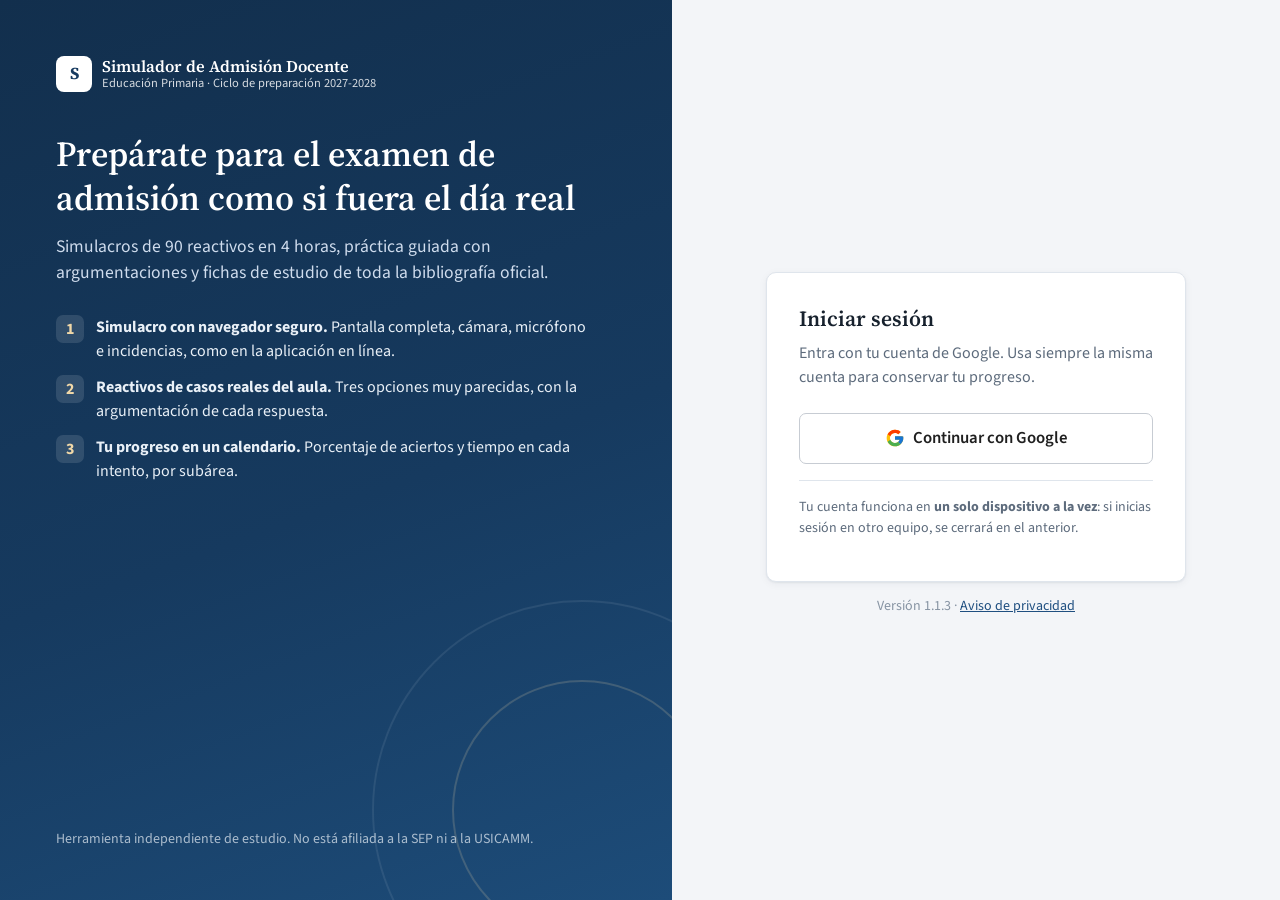
==== index.html @ 1f345954 "Práctica: mensaje más claro de reactivos fallados por repasar (1.1.3) Co-Authored-By: Claude Opus 5." ====
<!DOCTYPE html>
<html lang="es-MX">
<head>
<meta charset="utf-8">
<meta name="viewport" content="width=device-width, initial-scale=1">
<title>Simulador de Admisión Docente · Primaria</title>
<meta name="description" content="Simulador de práctica para el instrumento de apreciación de conocimientos y aptitudes del proceso de admisión en educación primaria. Herramienta de estudio independiente.">
<meta name="robots" content="noindex">
<meta name="theme-color" content="#163a5f">
<link rel="icon" href="data:image/svg+xml,%3Csvg xmlns='http://www.w3.org/2000/svg' viewBox='0 0 64 64'%3E%3Crect width='64' height='64' rx='12' fill='%23163a5f'/%3E%3Ctext x='32' y='43' font-family='Georgia' font-size='30' font-weight='700' fill='%23fff' text-anchor='middle'%3ES%3C/text%3E%3Crect x='14' y='50' width='36' height='4' rx='2' fill='%239a7432'/%3E%3C/svg%3E">
<link rel="preconnect" href="https://fonts.googleapis.com">
<link rel="preconnect" href="https://fonts.gstatic.com" crossorigin>
<link href="https://fonts.googleapis.com/css2?family=Source+Sans+3:wght@400;500;600;700;800&family=Source+Serif+4:opsz,wght@8..60,500;8..60,600;8..60,700&display=swap" rel="stylesheet">
<link rel="stylesheet" href="assets/css/app.css?v=1.1.3">
</head>
<body>
<noscript><div style="padding:24px;font-family:sans-serif">Este simulador necesita JavaScript activado.</div></noscript>
<div id="app"><div class="loading"><div><div class="spinner"></div>Cargando el simulador…</div></div></div>
<div class="toasts" id="toasts" aria-live="polite"></div>
<script src="assets/vendor/supabase.js?v=2.119.0"></script>
<script type="module" src="assets/js/app.js?v=1.1.3"></script>
</body>
</html>
---- assets/css/app.css ----
/* Simulador de Admisión Docente · Primaria — hoja de estilos */
:root{
  --ink:#17212d; --ink-2:#2c3a4b; --muted:#5d6b7c; --faint:#8794a3;
  --line:#dfe5ec; --line-2:#cfd8e3; --bg:#f3f5f8; --card:#ffffff; --soft:#f7f9fb;
  --primary:#163a5f; --primary-2:#1f4f80; --primary-3:#e8eef6;
  --accent:#9a7432; --accent-2:#f5ede0;
  --ok:#1c7a4c; --ok-bg:#e7f4ee; --bad:#b13a3a; --bad-bg:#fbecec; --warn:#a86a12; --warn-bg:#fdf3e2;
  --info:#285f99; --info-bg:#e9f1fa;
  --radius:10px; --radius-sm:7px; --shadow:0 1px 2px rgba(16,32,52,.06),0 2px 8px rgba(16,32,52,.05);
  --shadow-lg:0 12px 40px rgba(16,32,52,.18);
  --font:"Source Sans 3",system-ui,-apple-system,"Segoe UI",Roboto,Arial,sans-serif;
  --serif:"Source Serif 4",Georgia,"Times New Roman",serif;
}
*{box-sizing:border-box}
html,body{margin:0;padding:0}
body{font-family:var(--font);font-size:16px;line-height:1.5;color:var(--ink);background:var(--bg);-webkit-font-smoothing:antialiased}
a{color:var(--primary-2)}
button,input,select,textarea{font:inherit}
h1,h2,h3,h4{font-family:var(--serif);color:var(--ink);margin:0 0 .4em;line-height:1.25;font-weight:600}
h1{font-size:1.75rem} h2{font-size:1.35rem} h3{font-size:1.1rem} h4{font-size:1rem}
p{margin:0 0 .75em}
small,.small{font-size:.875rem}
.muted{color:var(--muted)} .faint{color:var(--faint)}
.hidden{display:none!important}
.sr-only{position:absolute;width:1px;height:1px;overflow:hidden;clip:rect(0 0 0 0)}

/* ---------- Layout ---------- */
.topbar{position:sticky;top:0;z-index:40;background:var(--primary);color:#fff;border-bottom:3px solid var(--accent)}
.topbar-inner{max-width:1240px;margin:0 auto;display:flex;align-items:center;gap:16px;padding:10px 20px}
.brand{display:flex;align-items:center;gap:10px;color:#fff;text-decoration:none;min-width:0}
.brand-mark{width:36px;height:36px;border-radius:8px;background:#fff;color:var(--primary);display:grid;place-items:center;font-family:var(--serif);font-weight:700;font-size:1.05rem;flex:none}
.brand-text{display:flex;flex-direction:column;line-height:1.15;min-width:0}
.brand-text b{font-family:var(--serif);font-size:1.02rem;font-weight:600;white-space:nowrap}
.brand-text span{font-size:.78rem;opacity:.82;white-space:nowrap}
.nav{display:flex;gap:2px;margin-left:12px;flex-wrap:wrap}
.nav a{color:#dbe6f2;text-decoration:none;padding:7px 11px;border-radius:6px;font-size:.95rem;font-weight:500}
.nav a:hover{background:rgba(255,255,255,.1);color:#fff}
.nav a.active{background:#fff;color:var(--primary)}
.topbar .spacer{flex:1}
.userchip{display:flex;align-items:center;gap:8px;color:#fff;font-size:.9rem}
.avatar{width:32px;height:32px;border-radius:50%;background:var(--accent);color:#fff;display:grid;place-items:center;font-weight:700;overflow:hidden;flex:none}
.avatar img{width:100%;height:100%;object-fit:cover}
.menu-btn{display:none;background:transparent;border:1px solid rgba(255,255,255,.4);color:#fff;border-radius:6px;padding:6px 10px}
.main{max-width:1240px;margin:0 auto;padding:24px 20px 80px}
.page-head{display:flex;align-items:flex-end;justify-content:space-between;gap:16px;margin-bottom:18px;flex-wrap:wrap}
.page-head p{margin:0}
.crumb{font-size:.85rem;color:var(--muted);margin-bottom:4px}
.footer{max-width:1240px;margin:0 auto;padding:16px 20px 40px;color:var(--faint);font-size:.82rem;border-top:1px solid var(--line)}

/* ---------- Cards & grid ---------- */
.card{background:var(--card);border:1px solid var(--line);border-radius:var(--radius);box-shadow:var(--shadow);padding:20px}
.card.pad-lg{padding:28px}
.card-head{display:flex;align-items:center;justify-content:space-between;gap:12px;margin-bottom:12px}
.card-head h3{margin:0}
.grid{display:grid;gap:16px}
.g2{grid-template-columns:repeat(2,minmax(0,1fr))}
.g3{grid-template-columns:repeat(3,minmax(0,1fr))}
.g4{grid-template-columns:repeat(4,minmax(0,1fr))}
.span2{grid-column:span 2}
.stack>*+*{margin-top:12px}
.row{display:flex;gap:12px;align-items:center;flex-wrap:wrap}
.row.between{justify-content:space-between}
.divider{height:1px;background:var(--line);margin:16px 0}

/* ---------- Stats ---------- */
.stat{padding:16px 18px}
.stat .label{font-size:.82rem;color:var(--muted);text-transform:uppercase;letter-spacing:.04em;font-weight:600}
.stat .value{font-family:var(--serif);font-size:1.9rem;font-weight:600;color:var(--ink);line-height:1.1;margin-top:4px}
.stat .sub{font-size:.85rem;color:var(--muted)}
.bar{height:8px;background:#e8edf3;border-radius:99px;overflow:hidden}
.bar>i{display:block;height:100%;background:var(--primary-2);border-radius:99px}
.bar.ok>i{background:var(--ok)} .bar.warn>i{background:var(--warn)} .bar.bad>i{background:var(--bad)}
.subarea-row{display:grid;grid-template-columns:52px 1fr 64px;gap:10px;align-items:center;padding:7px 0}
.subarea-row .code{font-weight:700;color:var(--primary)}
.subarea-row .name{font-size:.9rem}
.subarea-row .pct{text-align:right;font-weight:700}

/* ---------- Buttons ---------- */
.btn{display:inline-flex;align-items:center;justify-content:center;gap:8px;border:1px solid var(--line-2);background:#fff;color:var(--ink);padding:9px 16px;border-radius:var(--radius-sm);cursor:pointer;font-weight:600;text-decoration:none;transition:background .15s,border-color .15s,box-shadow .15s;white-space:nowrap}
.btn:hover{background:var(--soft);border-color:#b9c5d3}
.btn:focus-visible{outline:3px solid #9cc3ec;outline-offset:1px}
.btn.primary{background:var(--primary);border-color:var(--primary);color:#fff}
.btn.primary:hover{background:var(--primary-2)}
.btn.accent{background:var(--accent);border-color:var(--accent);color:#fff}
.btn.ok{background:var(--ok);border-color:var(--ok);color:#fff}
.btn.danger{background:#fff;border-color:#e3b4b4;color:var(--bad)}
.btn.danger:hover{background:var(--bad-bg)}
.btn.ghost{background:transparent;border-color:transparent}
.btn.sm{padding:6px 11px;font-size:.88rem}
.btn.lg{padding:13px 22px;font-size:1.05rem}
.btn[disabled]{opacity:.55;cursor:not-allowed}
.btn.google{background:#fff;color:#1f1f1f;border:1px solid #c7ccd3;padding:12px 18px;font-weight:600}
.btn.google svg{width:20px;height:20px}

/* ---------- Forms ---------- */
label.field{display:block;font-weight:600;font-size:.92rem;margin-bottom:12px}
label.field>span{display:block;margin-bottom:5px}
input[type=text],input[type=email],input[type=date],input[type=number],input[type=search],select,textarea{width:100%;padding:9px 11px;border:1px solid var(--line-2);border-radius:var(--radius-sm);background:#fff;color:var(--ink)}
textarea{min-height:110px;resize:vertical}
input:focus,select:focus,textarea:focus{outline:2px solid #9cc3ec;border-color:var(--primary-2)}
.check{display:flex;gap:10px;align-items:flex-start;padding:10px 12px;border:1px solid var(--line);border-radius:var(--radius-sm);background:#fff;cursor:pointer}
.check+.check{margin-top:8px}
.check input{margin-top:4px;width:18px;height:18px;flex:none}
.check.ok{border-color:#a8d5bd;background:var(--ok-bg)}
.chips{display:flex;gap:6px;flex-wrap:wrap}
.chip{display:inline-flex;align-items:center;gap:6px;padding:3px 10px;border-radius:99px;font-size:.8rem;font-weight:600;background:var(--primary-3);color:var(--primary)}
.chip.ok{background:var(--ok-bg);color:var(--ok)} .chip.bad{background:var(--bad-bg);color:var(--bad)} .chip.warn{background:var(--warn-bg);color:var(--warn)} .chip.gray{background:#eef1f4;color:var(--muted)} .chip.gold{background:var(--accent-2);color:var(--accent)}
.toggle-days{display:flex;gap:6px;flex-wrap:wrap}
.toggle-days label{display:inline-flex;align-items:center;justify-content:center;width:44px;height:36px;border:1px solid var(--line-2);border-radius:6px;cursor:pointer;font-weight:600;background:#fff;user-select:none}
.toggle-days input{display:none}
.toggle-days input:checked+span{color:#fff}
.toggle-days label:has(input:checked){background:var(--primary);border-color:var(--primary);color:#fff}

/* ---------- Notices ---------- */
.notice{border-radius:var(--radius-sm);padding:12px 14px;border:1px solid;font-size:.95rem}
.notice.info{background:var(--info-bg);border-color:#c5d9ef;color:#1d4a78}
.notice.warn{background:var(--warn-bg);border-color:#efd3a5;color:#7a4c0c}
.notice.ok{background:var(--ok-bg);border-color:#b8dfca;color:#145a38}
.notice.bad{background:var(--bad-bg);border-color:#ecc3c3;color:#8a2626}
.notice b{font-weight:700}

/* ---------- Tables ---------- */
.table-wrap{overflow-x:auto;border:1px solid var(--line);border-radius:var(--radius);background:#fff}
table.t{width:100%;border-collapse:collapse;font-size:.93rem}
table.t th{background:var(--soft);text-align:left;font-weight:700;color:var(--ink-2);padding:10px 12px;border-bottom:1px solid var(--line);white-space:nowrap}
table.t td{padding:10px 12px;border-bottom:1px solid var(--line);vertical-align:top}
table.t tr:last-child td{border-bottom:0}
table.t tr.click{cursor:pointer} table.t tr.click:hover td{background:#f8fafc}

/* ---------- Login ---------- */
.login-wrap{min-height:100vh;display:grid;grid-template-columns:1.05fr .95fr}
.login-hero{background:linear-gradient(160deg,#122f4d 0%,#163a5f 55%,#1d4c79 100%);color:#e9f0f7;padding:56px 56px 40px;display:flex;flex-direction:column;justify-content:space-between;position:relative;overflow:hidden}
.login-hero h1{color:#fff;font-size:2.2rem;max-width:560px}
.login-hero .lead{font-size:1.1rem;max-width:540px;color:#cfdced}
.login-hero ul{list-style:none;padding:0;margin:28px 0 0;display:grid;gap:12px;max-width:540px}
.login-hero li{display:flex;gap:12px;align-items:flex-start}
.login-hero li i{flex:none;width:28px;height:28px;border-radius:7px;background:rgba(255,255,255,.12);display:grid;place-items:center;font-style:normal;color:#f1d8a8;font-weight:700}
.login-hero .deco{position:absolute;right:-120px;bottom:-120px;width:420px;height:420px;border-radius:50%;border:2px solid rgba(255,255,255,.08)}
.login-hero .deco2{position:absolute;right:-40px;bottom:-40px;width:260px;height:260px;border-radius:50%;border:2px solid rgba(241,216,168,.18)}
.login-panel{display:flex;align-items:center;justify-content:center;padding:40px 24px;background:var(--bg)}
.login-card{width:100%;max-width:420px}
.login-card .card{padding:32px}
.legal{font-size:.8rem;color:var(--faint);margin-top:16px}

/* ---------- Dashboard ---------- */
.hello{display:flex;gap:18px;align-items:center}
.countdown{background:var(--primary);color:#fff;border-radius:var(--radius);padding:18px 20px;display:flex;align-items:center;gap:18px;border:0}
.countdown .big{font-family:var(--serif);font-size:2.6rem;font-weight:700;line-height:1}
.countdown .muted{color:#c8d6e6}
.action-tile{display:flex;flex-direction:column;gap:6px;padding:18px;border:1px solid var(--line);border-radius:var(--radius);background:#fff;text-decoration:none;color:var(--ink);box-shadow:var(--shadow);transition:transform .12s,border-color .12s}
.action-tile:hover{transform:translateY(-2px);border-color:#b8c7d8}
.action-tile .ic{width:40px;height:40px;border-radius:9px;background:var(--primary-3);color:var(--primary);display:grid;place-items:center;font-weight:800;font-family:var(--serif);font-size:1.15rem}
.action-tile.gold .ic{background:var(--accent-2);color:var(--accent)}
.action-tile b{font-size:1.02rem}
.action-tile span{font-size:.88rem;color:var(--muted)}

/* ---------- Calendar ---------- */
.cal{display:grid;grid-template-columns:repeat(7,minmax(0,1fr));gap:6px}
.cal .dow{font-size:.78rem;text-transform:uppercase;color:var(--muted);text-align:center;font-weight:700;padding:4px 0}
.cal .day{min-height:78px;border:1px solid var(--line);border-radius:8px;background:#fff;padding:6px 7px;font-size:.82rem;position:relative;cursor:pointer;display:flex;flex-direction:column;gap:3px}
.cal .day.out{background:transparent;border-style:dashed;color:var(--faint);cursor:default}
.cal .day.today{outline:2px solid var(--accent);outline-offset:-1px}
.cal .day.planned{background:#fbf8f1}
.cal .day .n{font-weight:700}
.cal .day .m{font-size:.75rem;color:var(--muted)}
.cal .day .dot{width:100%;height:5px;border-radius:3px;background:#e8edf3;margin-top:auto}
.cal .day.l1 .dot{background:#b9d3ec} .cal .day.l2 .dot{background:#6fa1d1} .cal .day.l3 .dot{background:#2a63a0} .cal .day.l4 .dot{background:#163a5f}
.cal .day.exam{background:var(--bad-bg);border-color:#e6b2b2}
.heat{display:grid;grid-auto-flow:column;grid-template-rows:repeat(7,14px);grid-auto-columns:14px;gap:4px;justify-content:start}
.heat i{width:14px;height:14px;border-radius:3px;background:#e8edf3;display:block}
.heat i.l1{background:#b9d3ec}.heat i.l2{background:#6fa1d1}.heat i.l3{background:#2a63a0}.heat i.l4{background:#163a5f}
.legend{display:flex;gap:6px;align-items:center;font-size:.78rem;color:var(--muted)}
.legend i{width:11px;height:11px;border-radius:2px;display:inline-block}

/* ---------- Study ---------- */
.doc-card{display:flex;flex-direction:column;gap:6px;padding:16px;border:1px solid var(--line);border-radius:var(--radius);background:#fff;text-decoration:none;color:var(--ink);box-shadow:var(--shadow)}
.doc-card:hover{border-color:#b8c7d8}
.doc-card .num{font-size:.78rem;font-weight:700;color:var(--accent);letter-spacing:.04em}
.doc-card b{font-family:var(--serif);font-weight:600;font-size:1rem;line-height:1.3}
.doc-body h3{margin-top:22px;padding-bottom:6px;border-bottom:1px solid var(--line)}
.doc-body ul{padding-left:20px;margin:8px 0}
.doc-body li{margin:6px 0}
.keybox{background:var(--accent-2);border:1px solid #e8d7b8;border-radius:var(--radius-sm);padding:12px 14px}

/* ---------- Question (exam & practice) ---------- */
.q-stem{font-size:1.06rem;line-height:1.65;white-space:pre-wrap}
.q-stem p{margin:0 0 .8em}
.q-items{margin:14px 0 4px;border:1px solid var(--line);border-radius:var(--radius-sm);background:var(--soft);padding:12px 14px}
.q-items ol{margin:0;padding-left:22px}
.q-items li{margin:4px 0}
.q-rel{display:grid;grid-template-columns:1fr 1fr;gap:12px}
.q-rel h5{margin:0 0 6px;font-size:.85rem;text-transform:uppercase;letter-spacing:.04em;color:var(--muted)}
.q-rel ul{list-style:none;margin:0;padding:0}
.q-rel li{padding:6px 0;border-bottom:1px dashed var(--line)}
.q-rel li:last-child{border-bottom:0}
.opts{display:grid;gap:10px;margin-top:18px}
.opt{display:flex;gap:12px;align-items:flex-start;padding:13px 15px;border:1.5px solid var(--line-2);border-radius:var(--radius-sm);background:#fff;cursor:pointer;text-align:left;width:100%;color:var(--ink);font-size:1rem;line-height:1.5}
.opt:hover{border-color:#97adc6;background:#fbfcfe}
.opt .k{flex:none;width:30px;height:30px;border-radius:50%;border:1.5px solid var(--line-2);display:grid;place-items:center;font-weight:700;color:var(--ink-2)}
.opt.sel{border-color:var(--primary-2);background:#f1f6fc}
.opt.sel .k{background:var(--primary-2);border-color:var(--primary-2);color:#fff}
.opt.right{border-color:var(--ok);background:var(--ok-bg)}
.opt.right .k{background:var(--ok);border-color:var(--ok);color:#fff}
.opt.wrong{border-color:var(--bad);background:var(--bad-bg)}
.opt.wrong .k{background:var(--bad);border-color:var(--bad);color:#fff}
.opt[disabled]{cursor:default}
.feedback{margin-top:16px;border-radius:var(--radius-sm);padding:14px 16px;border:1px solid}
.feedback.ok{background:var(--ok-bg);border-color:#b8dfca}
.feedback.bad{background:var(--bad-bg);border-color:#ecc3c3}
.feedback h4{margin:0 0 6px}
.feedback .ref{font-size:.86rem;color:var(--muted);margin-top:8px}

/* ---------- Exam shell (modo examen) ---------- */
body.exam-mode{background:#e9edf2}
.exam-shell{min-height:100vh;display:flex;flex-direction:column;user-select:none;-webkit-user-select:none}
.exam-top{background:#0f2a45;color:#fff;display:flex;align-items:center;gap:16px;padding:10px 18px;border-bottom:3px solid var(--accent)}
.exam-top .who{display:flex;align-items:center;gap:10px;min-width:0}
.exam-top .who .photo{width:40px;height:40px;border-radius:6px;background:#29435f;overflow:hidden;display:grid;place-items:center;font-size:.7rem;color:#9fb3c8;flex:none}
.exam-top .who .photo img{width:100%;height:100%;object-fit:cover}
.exam-top .who b{display:block;font-size:.95rem;white-space:nowrap;overflow:hidden;text-overflow:ellipsis;max-width:260px}
.exam-top .who span{font-size:.78rem;color:#b8c8d9}
.exam-top .mid{flex:1;text-align:center;font-size:.85rem;color:#c5d3e2}
.timer{font-family:ui-monospace,"SFMono-Regular",Menlo,Consolas,monospace;font-size:1.5rem;font-weight:700;letter-spacing:.04em;background:#081c30;padding:6px 14px;border-radius:7px;border:1px solid #2a4663}
.timer.warn{color:#ffd28a;border-color:#a8781f}
.timer.crit{color:#ff9a9a;border-color:#b13a3a;animation:pulse 1s infinite}
@keyframes pulse{50%{opacity:.6}}
.rec{display:inline-flex;align-items:center;gap:6px;font-size:.78rem;color:#ffb3b3}
.rec::before{content:"";width:9px;height:9px;border-radius:50%;background:#e04848;animation:pulse 1.4s infinite}
.exam-body{flex:1;display:grid;grid-template-columns:minmax(0,1fr) 300px;gap:18px;max-width:1280px;width:100%;margin:0 auto;padding:18px}
.exam-q{background:#fff;border:1px solid var(--line);border-radius:var(--radius);padding:26px 30px;box-shadow:var(--shadow);min-height:420px}
.exam-q .qhead{display:flex;justify-content:space-between;align-items:center;margin-bottom:14px;padding-bottom:10px;border-bottom:1px solid var(--line)}
.exam-q .qhead b{font-family:var(--serif);font-size:1.1rem}
.exam-side{display:flex;flex-direction:column;gap:14px}
.exam-side .panel{background:#fff;border:1px solid var(--line);border-radius:var(--radius);padding:14px;box-shadow:var(--shadow)}
.navgrid{display:grid;grid-template-columns:repeat(8,1fr);gap:5px}
.navgrid button{height:30px;border:1px solid var(--line-2);border-radius:5px;background:#fff;font-size:.78rem;font-weight:700;cursor:pointer;color:var(--ink-2);padding:0}
.navgrid button.ans{background:#dbe8f5;border-color:#a9c3de;color:#163a5f}
.navgrid button.mark{background:#fdf0d7;border-color:#e3bf78;color:#7a4c0c}
.navgrid button.cur{outline:2px solid var(--primary);outline-offset:1px}
.navlegend{display:grid;grid-template-columns:1fr 1fr;gap:4px 10px;font-size:.76rem;color:var(--muted);margin-top:10px}
.navlegend i{display:inline-block;width:11px;height:11px;border-radius:3px;margin-right:5px;vertical-align:-1px;border:1px solid var(--line-2)}
.cam{position:relative;border-radius:8px;overflow:hidden;background:#0b1a2a;aspect-ratio:4/3}
.cam video{width:100%;height:100%;object-fit:cover;transform:scaleX(-1);display:block}
.cam .tag{position:absolute;left:8px;top:8px;background:rgba(0,0,0,.55);color:#fff;font-size:.72rem;padding:2px 7px;border-radius:4px}
.meter{height:6px;background:#e3e8ee;border-radius:99px;overflow:hidden}
.meter i{display:block;height:100%;width:0;background:var(--ok);transition:width .1s}
.exam-foot{background:#fff;border-top:1px solid var(--line);padding:12px 18px;display:flex;gap:10px;justify-content:space-between;align-items:center;position:sticky;bottom:0}
.overlay{position:fixed;inset:0;background:rgba(10,22,36,.72);z-index:100;display:grid;place-items:center;padding:20px}
.overlay .box{background:#fff;border-radius:12px;max-width:560px;width:100%;padding:28px;box-shadow:var(--shadow-lg)}
.overlay .box.wide{max-width:820px}
.overlay .box h2{margin-top:0}
.incident-flash{position:fixed;top:72px;left:50%;transform:translateX(-50%);z-index:110;background:var(--bad);color:#fff;padding:10px 18px;border-radius:8px;box-shadow:var(--shadow-lg);font-weight:600}

/* ---------- Results ---------- */
.score-ring{width:150px;height:150px;position:relative;flex:none}
.score-ring svg{transform:rotate(-90deg)}
.score-ring .v{position:absolute;inset:0;display:grid;place-items:center;text-align:center}
.score-ring .v b{font-family:var(--serif);font-size:2.1rem;line-height:1}
.review-item{border:1px solid var(--line);border-radius:var(--radius);padding:18px;background:#fff}
.review-item+.review-item{margin-top:12px}
.review-item .qhead{display:flex;gap:10px;align-items:center;margin-bottom:10px;flex-wrap:wrap}
.chart{width:100%;height:220px}

/* ---------- Modal & toast ---------- */
.modal-bg{position:fixed;inset:0;background:rgba(10,22,36,.5);z-index:90;display:grid;place-items:center;padding:20px}
.modal{background:#fff;border-radius:12px;max-width:540px;width:100%;max-height:90vh;overflow:auto;box-shadow:var(--shadow-lg)}
.modal .mh{padding:18px 22px;border-bottom:1px solid var(--line);display:flex;justify-content:space-between;align-items:center}
.modal .mh h3{margin:0}
.modal .mb{padding:18px 22px}
.modal .mf{padding:14px 22px;border-top:1px solid var(--line);display:flex;gap:10px;justify-content:flex-end}
.x{background:transparent;border:0;font-size:1.4rem;line-height:1;cursor:pointer;color:var(--muted)}
.toasts{position:fixed;right:18px;bottom:18px;z-index:120;display:flex;flex-direction:column;gap:8px;max-width:380px}
.toast{background:#17212d;color:#fff;padding:11px 15px;border-radius:8px;box-shadow:var(--shadow-lg);font-size:.93rem;animation:tin .2s ease}
.toast.ok{background:#14593a}.toast.bad{background:#8c2828}.toast.warn{background:#7d520f}
@keyframes tin{from{transform:translateY(8px);opacity:0}}
.fab{position:fixed;right:18px;bottom:18px;z-index:50;background:#fff;border:1px solid var(--line-2);color:var(--ink-2);border-radius:99px;padding:9px 14px;box-shadow:var(--shadow);cursor:pointer;font-weight:600;font-size:.88rem}
.fab:hover{border-color:#a8b8ca}
.loading{display:grid;place-items:center;min-height:50vh;color:var(--muted)}
.spinner{width:34px;height:34px;border:3px solid #d7dfe8;border-top-color:var(--primary);border-radius:50%;animation:spin .8s linear infinite;margin:0 auto 10px}
@keyframes spin{to{transform:rotate(360deg)}}
.empty{text-align:center;padding:36px 16px;color:var(--muted)}
.tabs{display:flex;gap:4px;border-bottom:1px solid var(--line);margin-bottom:16px;flex-wrap:wrap}
.tabs button{background:transparent;border:0;border-bottom:3px solid transparent;padding:9px 14px;font-weight:600;color:var(--muted);cursor:pointer}
.tabs button.on{color:var(--primary);border-bottom-color:var(--accent)}
.steps{display:flex;gap:8px;flex-wrap:wrap;margin-bottom:18px}
.steps .s{display:flex;align-items:center;gap:8px;padding:6px 12px;border-radius:99px;background:#fff;border:1px solid var(--line);font-size:.86rem;color:var(--muted);font-weight:600}
.steps .s b{width:22px;height:22px;border-radius:50%;display:grid;place-items:center;background:#e8edf3;color:var(--ink-2);font-size:.78rem}
.steps .s.on{border-color:var(--primary-2);color:var(--primary)} .steps .s.on b{background:var(--primary-2);color:#fff}
.steps .s.done{color:var(--ok)} .steps .s.done b{background:var(--ok);color:#fff}

/* ---------- Print (constancia) ---------- */
.print-only{display:none}
@media print{
  body *{visibility:hidden}
  .print-area,.print-area *{visibility:visible}
  .print-area{position:absolute;left:0;top:0;width:100%;display:block!important}
  .print-only{display:block!important}
}

/* ---------- Responsive ---------- */
@media (max-width:1000px){
  .g4{grid-template-columns:repeat(2,minmax(0,1fr))}
  .g3{grid-template-columns:repeat(2,minmax(0,1fr))}
  .exam-body{grid-template-columns:1fr}
  .login-wrap{grid-template-columns:1fr}
  .login-hero{padding:36px 24px}
}
@media (max-width:760px){
  .nav{display:none;position:absolute;top:100%;left:0;right:0;background:var(--primary);flex-direction:column;padding:10px}
  .nav.open{display:flex}
  .menu-btn{display:inline-block}
  .g2,.g3,.g4{grid-template-columns:1fr}
  .span2{grid-column:auto}
  .brand-text span{display:none}
  .userchip .nm{display:none}
  .exam-q{padding:18px}
  .q-rel{grid-template-columns:1fr}
  .cal .day{min-height:54px;font-size:.75rem}
  .cal .day .m{display:none}
}

/* --- complementos --- */
.tabs a{background:transparent;border:0;border-bottom:3px solid transparent;padding:9px 14px;font-weight:600;color:var(--muted);text-decoration:none}
.tabs a.on{color:var(--primary);border-bottom-color:var(--accent)}
.tabs a:hover,.tabs button:hover{color:var(--primary)}
details.review-item summary{cursor:pointer;list-style:none;display:flex;gap:8px;align-items:center;flex-wrap:wrap}
details.review-item summary::-webkit-details-marker{display:none}
details.review-item[open] summary{margin-bottom:6px}
input[type=file]{display:block;width:100%;padding:10px;border:1px dashed var(--line-2);border-radius:var(--radius-sm);background:#fafbfd}
body.exam-mode .topbar,body.exam-mode .footer,body.exam-mode .fab{display:none!important}
body.exam-mode .main{max-width:none;padding:0}
.row.wrap{flex-wrap:wrap}
.offline-bar{position:fixed;left:0;right:0;top:0;z-index:300;background:#8a1f1f;color:#fff;text-align:center;padding:6px;font-size:.9rem;font-weight:600}
.kick{max-width:520px;margin:12vh auto;text-align:center}
.kick .card{padding:36px}
.badge-dot{display:inline-block;min-width:18px;height:18px;border-radius:9px;background:var(--bad);color:#fff;font-size:.72rem;line-height:18px;text-align:center;padding:0 5px;margin-left:4px}
@media (max-width:900px){.grid[style*="minmax(0,2fr)"]{grid-template-columns:1fr!important}}
.topbug{background:transparent;color:#e6eef7;border:1px solid rgba(255,255,255,.35);border-radius:6px;padding:6px 10px;font-weight:600;font-size:.86rem;cursor:pointer;white-space:nowrap}
.topbug:hover{background:rgba(255,255,255,.1);color:#fff}
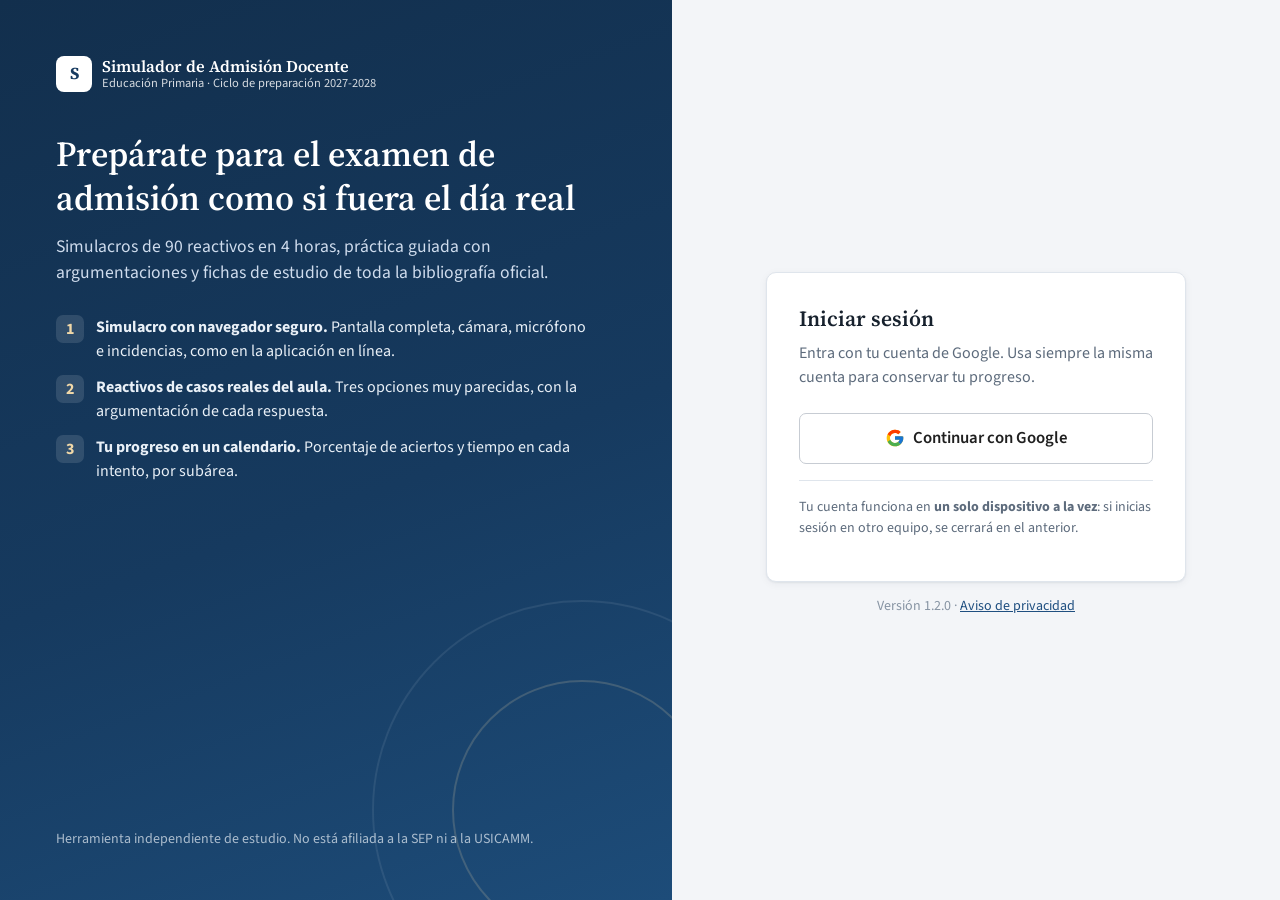
==== commit ac2715d1: "Cobro de acceso con Mercado Pago: pantalla de pago, regreso del pago, pestaña Pagos y condiciones (1" ====
--- a/index.html
+++ b/index.html
@@ -11,13 +11,13 @@
 <link rel="preconnect" href="https://fonts.googleapis.com">
 <link rel="preconnect" href="https://fonts.gstatic.com" crossorigin>
 <link href="https://fonts.googleapis.com/css2?family=Source+Sans+3:wght@400;500;600;700;800&family=Source+Serif+4:opsz,wght@8..60,500;8..60,600;8..60,700&display=swap" rel="stylesheet">
-<link rel="stylesheet" href="assets/css/app.css?v=1.1.3">
+<link rel="stylesheet" href="assets/css/app.css?v=1.2.0">
 </head>
 <body>
 <noscript><div style="padding:24px;font-family:sans-serif">Este simulador necesita JavaScript activado.</div></noscript>
 <div id="app"><div class="loading"><div><div class="spinner"></div>Cargando el simulador…</div></div></div>
 <div class="toasts" id="toasts" aria-live="polite"></div>
 <script src="assets/vendor/supabase.js?v=2.119.0"></script>
-<script type="module" src="assets/js/app.js?v=1.1.3"></script>
+<script type="module" src="assets/js/app.js?v=1.2.0"></script>
 </body>
 </html>
--- a/assets/css/app.css
+++ b/assets/css/app.css
@@ -337,3 +337,18 @@
 @media (max-width:900px){.grid[style*="minmax(0,2fr)"]{grid-template-columns:1fr!important}}
 .topbug{background:transparent;color:#e6eef7;border:1px solid rgba(255,255,255,.35);border-radius:6px;padding:6px 10px;font-weight:600;font-size:.86rem;cursor:pointer;white-space:nowrap}
 .topbug:hover{background:rgba(255,255,255,.1);color:#fff}
+/* Pago de acceso */
+.kick .pay-card{text-align:left;padding:32px 34px}
+.pay-card .brand{color:var(--primary)}
+.pay-box{display:grid;grid-template-columns:auto 1fr;gap:22px;align-items:center;margin:20px 0 18px;padding:18px 20px;border:1px solid var(--line);border-radius:var(--radius-sm);background:#fbfcfe}
+.pay-amt{font-family:Georgia,serif;font-size:2.4rem;font-weight:700;color:var(--primary);line-height:1}
+.pay-amt small{font-size:.95rem;font-weight:600;color:var(--muted,#5b6b7c);font-family:inherit}
+.pay-list{margin:0;padding:0;list-style:none;font-size:.92rem}
+.pay-list li{position:relative;padding-left:22px;margin:4px 0}
+.pay-list li::before{content:"✓";position:absolute;left:0;top:0;color:var(--ok);font-weight:700}
+.pay-btn{width:100%;justify-content:center}
+@media (max-width:560px){.kick .pay-card{padding:24px 20px}.pay-box{grid-template-columns:1fr;gap:12px}.pay-amt{font-size:2rem}}
+.pay-card .brand-mark{background:var(--primary);color:#fff}
+.pay-card .brand-text b{color:var(--primary)}
+.pay-card .brand-text span{color:var(--muted);opacity:1}
+@media (max-width:560px){.kick{margin:5vh 12px}}
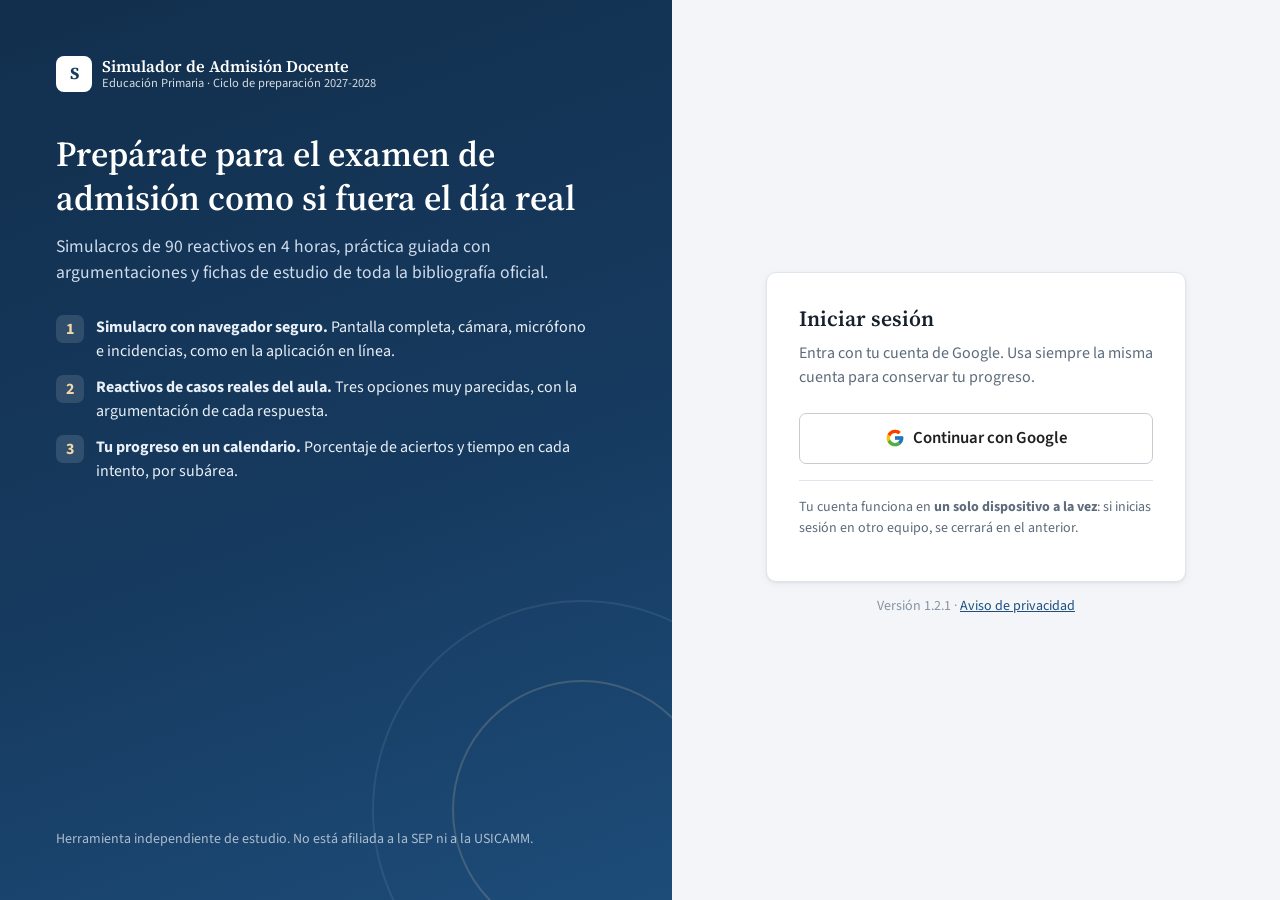
==== commit 523cb371: "Pagos: diagnóstico más claro de la llave de Mercado Pago (1.2.1) Co-Authored-By: Claude Opus 5.5 <no" ====
--- a/index.html
+++ b/index.html
@@ -11,13 +11,13 @@
 <link rel="preconnect" href="https://fonts.googleapis.com">
 <link rel="preconnect" href="https://fonts.gstatic.com" crossorigin>
 <link href="https://fonts.googleapis.com/css2?family=Source+Sans+3:wght@400;500;600;700;800&family=Source+Serif+4:opsz,wght@8..60,500;8..60,600;8..60,700&display=swap" rel="stylesheet">
-<link rel="stylesheet" href="assets/css/app.css?v=1.2.0">
+<link rel="stylesheet" href="assets/css/app.css?v=1.2.1">
 </head>
 <body>
 <noscript><div style="padding:24px;font-family:sans-serif">Este simulador necesita JavaScript activado.</div></noscript>
 <div id="app"><div class="loading"><div><div class="spinner"></div>Cargando el simulador…</div></div></div>
 <div class="toasts" id="toasts" aria-live="polite"></div>
 <script src="assets/vendor/supabase.js?v=2.119.0"></script>
-<script type="module" src="assets/js/app.js?v=1.2.0"></script>
+<script type="module" src="assets/js/app.js?v=1.2.1"></script>
 </body>
 </html>
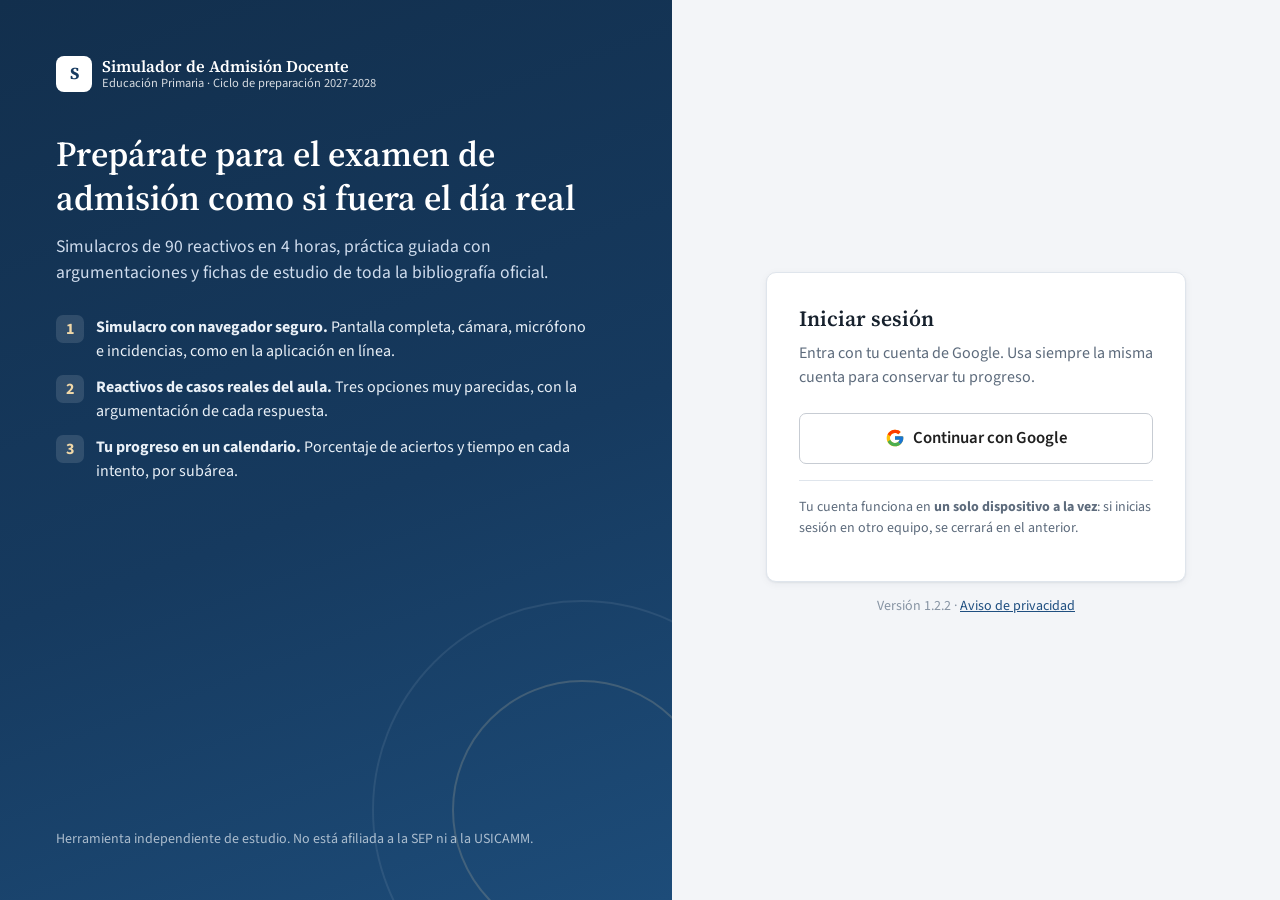
==== commit dda15a42: "Mudanza a Cloudflare Pages: el enlace anterior lleva a simad-docente.pages.dev (1.2.2) Co-Authored-B" ====
--- a/index.html
+++ b/index.html
@@ -2,6 +2,7 @@
 <html lang="es-MX">
 <head>
 <meta charset="utf-8">
+<script>/* El simulador se mudó a Cloudflare: el enlace anterior lleva al nuevo */if(/\.github\.io$/i.test(location.hostname)){location.replace('https://simad-docente.pages.dev'+location.pathname+location.search+location.hash);}</script>
 <meta name="viewport" content="width=device-width, initial-scale=1">
 <title>Simulador de Admisión Docente · Primaria</title>
 <meta name="description" content="Simulador de práctica para el instrumento de apreciación de conocimientos y aptitudes del proceso de admisión en educación primaria. Herramienta de estudio independiente.">
@@ -11,13 +12,13 @@
 <link rel="preconnect" href="https://fonts.googleapis.com">
 <link rel="preconnect" href="https://fonts.gstatic.com" crossorigin>
 <link href="https://fonts.googleapis.com/css2?family=Source+Sans+3:wght@400;500;600;700;800&family=Source+Serif+4:opsz,wght@8..60,500;8..60,600;8..60,700&display=swap" rel="stylesheet">
-<link rel="stylesheet" href="assets/css/app.css?v=1.2.1">
+<link rel="stylesheet" href="assets/css/app.css?v=1.2.2">
 </head>
 <body>
 <noscript><div style="padding:24px;font-family:sans-serif">Este simulador necesita JavaScript activado.</div></noscript>
 <div id="app"><div class="loading"><div><div class="spinner"></div>Cargando el simulador…</div></div></div>
 <div class="toasts" id="toasts" aria-live="polite"></div>
 <script src="assets/vendor/supabase.js?v=2.119.0"></script>
-<script type="module" src="assets/js/app.js?v=1.2.1"></script>
+<script type="module" src="assets/js/app.js?v=1.2.2"></script>
 </body>
 </html>
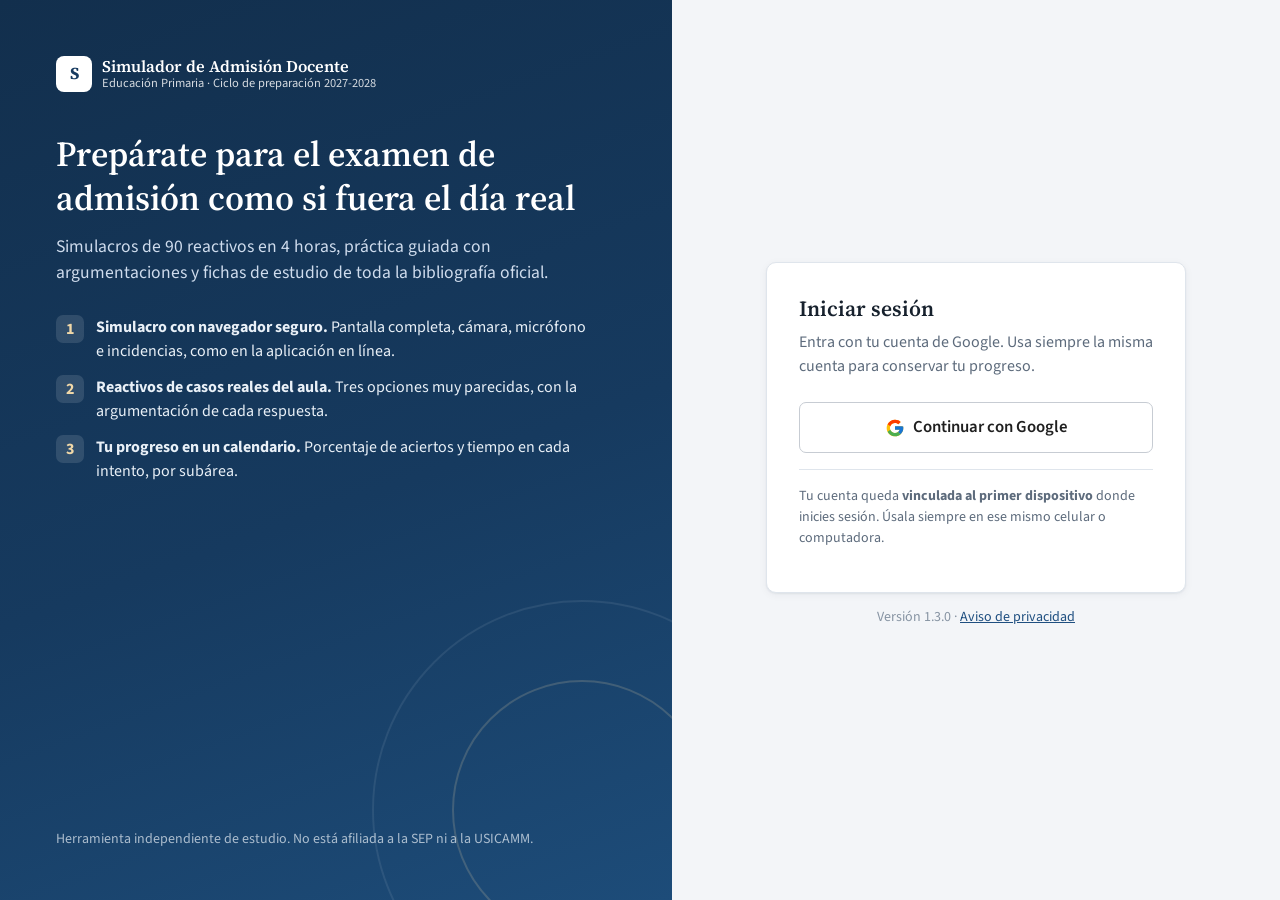
==== commit dd8a1752: "Cada cuenta queda vinculada a su primer dispositivo; el administrador puede liberarla (1.3.0) Co-Aut" ====
--- a/index.html
+++ b/index.html
@@ -12,13 +12,13 @@
 <link rel="preconnect" href="https://fonts.googleapis.com">
 <link rel="preconnect" href="https://fonts.gstatic.com" crossorigin>
 <link href="https://fonts.googleapis.com/css2?family=Source+Sans+3:wght@400;500;600;700;800&family=Source+Serif+4:opsz,wght@8..60,500;8..60,600;8..60,700&display=swap" rel="stylesheet">
-<link rel="stylesheet" href="assets/css/app.css?v=1.2.2">
+<link rel="stylesheet" href="assets/css/app.css?v=1.3.0">
 </head>
 <body>
 <noscript><div style="padding:24px;font-family:sans-serif">Este simulador necesita JavaScript activado.</div></noscript>
 <div id="app"><div class="loading"><div><div class="spinner"></div>Cargando el simulador…</div></div></div>
 <div class="toasts" id="toasts" aria-live="polite"></div>
 <script src="assets/vendor/supabase.js?v=2.119.0"></script>
-<script type="module" src="assets/js/app.js?v=1.2.2"></script>
+<script type="module" src="assets/js/app.js?v=1.3.0"></script>
 </body>
 </html>
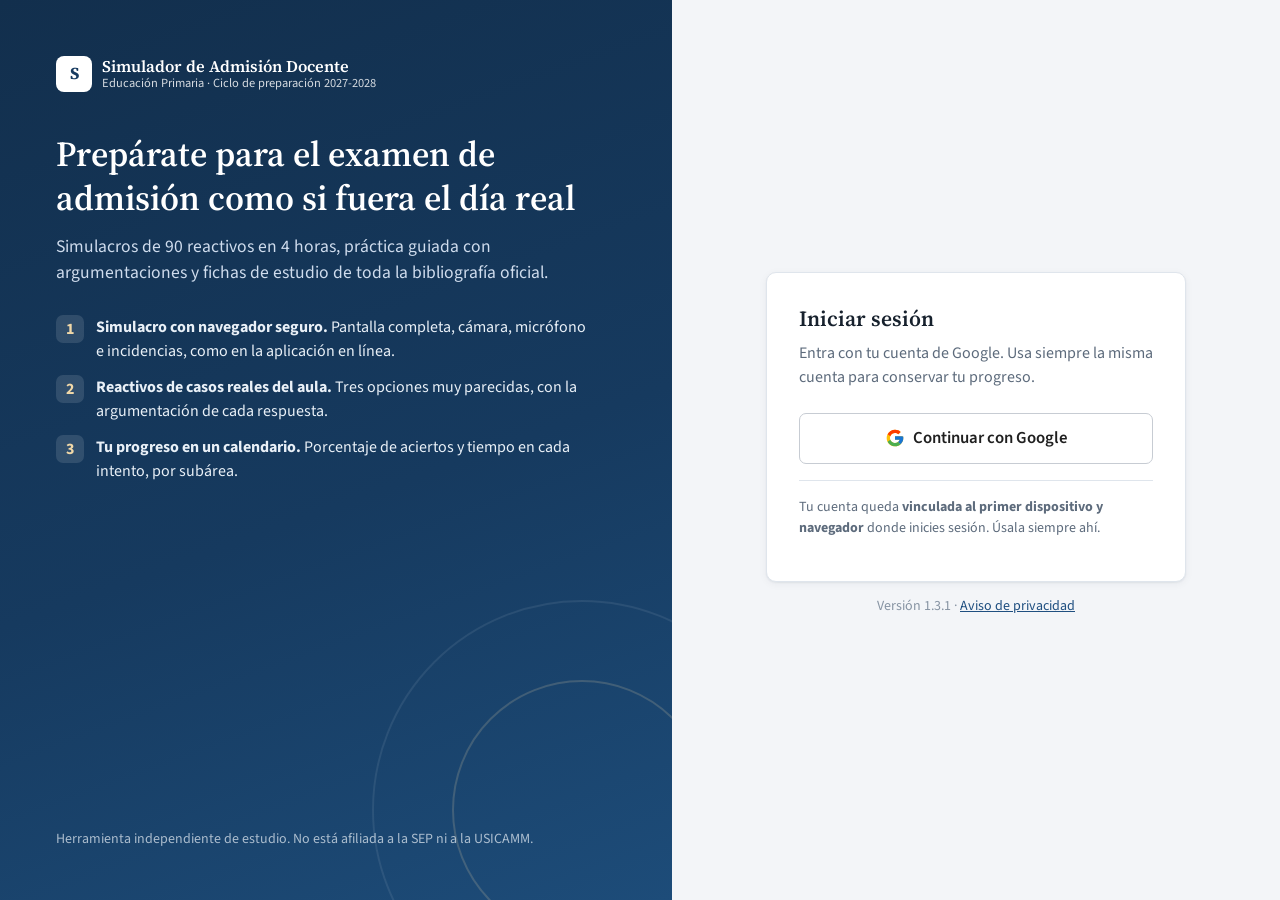
==== commit ea199a9d: "La cuenta queda vinculada al mismo navegador del dispositivo; el modo incógnito sí entra (1.3.1) Co-" ====
--- a/index.html
+++ b/index.html
@@ -12,13 +12,13 @@
 <link rel="preconnect" href="https://fonts.googleapis.com">
 <link rel="preconnect" href="https://fonts.gstatic.com" crossorigin>
 <link href="https://fonts.googleapis.com/css2?family=Source+Sans+3:wght@400;500;600;700;800&family=Source+Serif+4:opsz,wght@8..60,500;8..60,600;8..60,700&display=swap" rel="stylesheet">
-<link rel="stylesheet" href="assets/css/app.css?v=1.3.0">
+<link rel="stylesheet" href="assets/css/app.css?v=1.3.1">
 </head>
 <body>
 <noscript><div style="padding:24px;font-family:sans-serif">Este simulador necesita JavaScript activado.</div></noscript>
 <div id="app"><div class="loading"><div><div class="spinner"></div>Cargando el simulador…</div></div></div>
 <div class="toasts" id="toasts" aria-live="polite"></div>
 <script src="assets/vendor/supabase.js?v=2.119.0"></script>
-<script type="module" src="assets/js/app.js?v=1.3.0"></script>
+<script type="module" src="assets/js/app.js?v=1.3.1"></script>
 </body>
 </html>
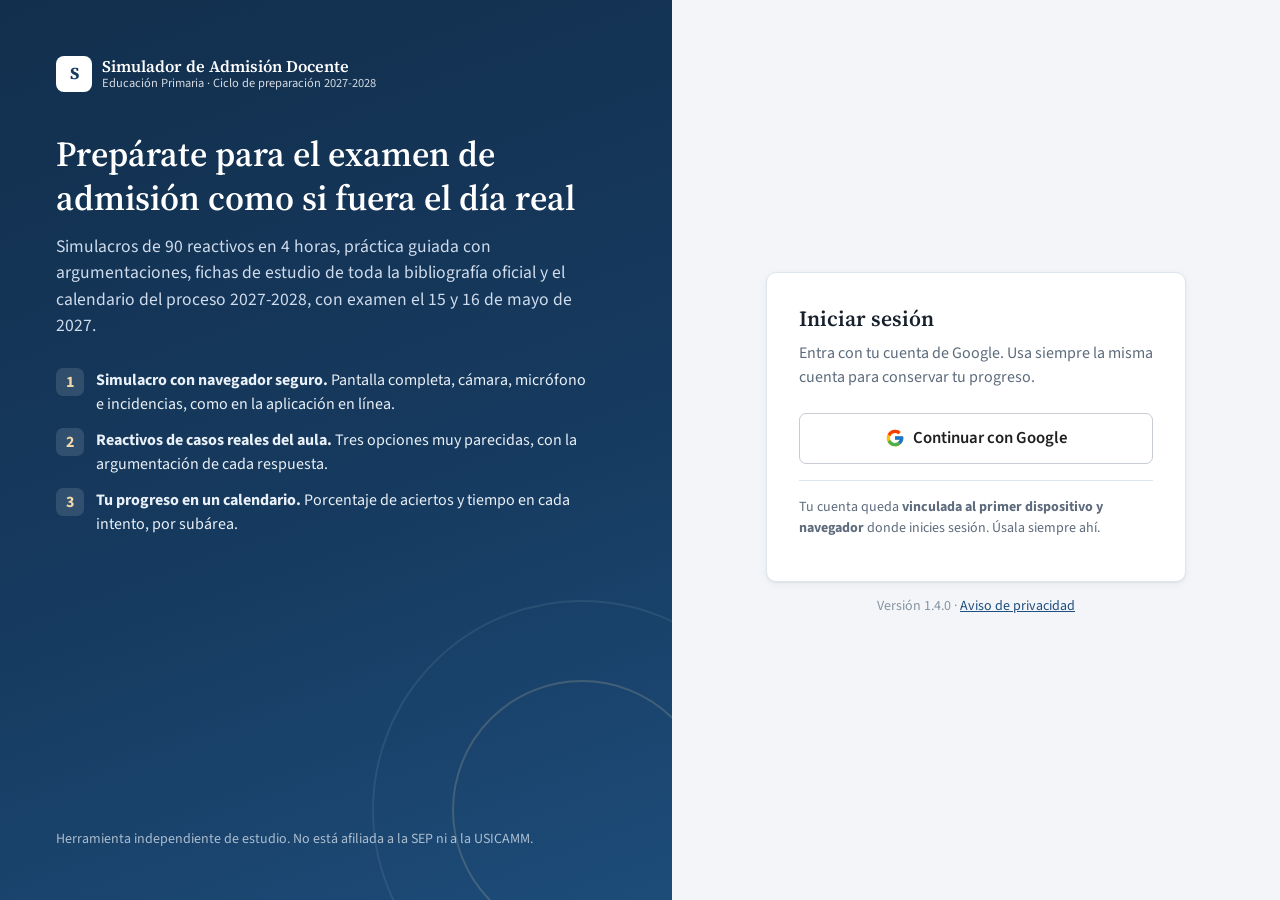
==== commit 4b9fe0e1: "Proceso de admisión 2027-2028: calendario oficial, calculadora de puntaje y plan de estudio (1.4.0) " ====
--- a/index.html
+++ b/index.html
@@ -12,13 +12,13 @@
 <link rel="preconnect" href="https://fonts.googleapis.com">
 <link rel="preconnect" href="https://fonts.gstatic.com" crossorigin>
 <link href="https://fonts.googleapis.com/css2?family=Source+Sans+3:wght@400;500;600;700;800&family=Source+Serif+4:opsz,wght@8..60,500;8..60,600;8..60,700&display=swap" rel="stylesheet">
-<link rel="stylesheet" href="assets/css/app.css?v=1.3.1">
+<link rel="stylesheet" href="assets/css/app.css?v=1.4.0">
 </head>
 <body>
 <noscript><div style="padding:24px;font-family:sans-serif">Este simulador necesita JavaScript activado.</div></noscript>
 <div id="app"><div class="loading"><div><div class="spinner"></div>Cargando el simulador…</div></div></div>
 <div class="toasts" id="toasts" aria-live="polite"></div>
 <script src="assets/vendor/supabase.js?v=2.119.0"></script>
-<script type="module" src="assets/js/app.js?v=1.3.1"></script>
+<script type="module" src="assets/js/app.js?v=1.4.0"></script>
 </body>
 </html>
--- a/assets/css/app.css
+++ b/assets/css/app.css
@@ -352,3 +352,61 @@
 .pay-card .brand-text b{color:var(--primary)}
 .pay-card .brand-text span{color:var(--muted);opacity:1}
 @media (max-width:560px){.kick{margin:5vh 12px}}
+/* Proceso 2027-2028 */
+.tl{list-style:none;margin:6px 0 0;padding:0;position:relative}
+.tl li{display:grid;grid-template-columns:150px 1fr;gap:12px;padding:9px 0 9px 16px;border-left:2px solid var(--line);position:relative}
+.tl li::before{content:"";position:absolute;left:-6px;top:14px;width:10px;height:10px;border-radius:50%;background:#fff;border:2px solid var(--primary-2)}
+.tl li.past{opacity:.6}.tl li.past::before{background:var(--line-2);border-color:var(--line-2)}
+.tl li.now::before{background:var(--ok);border-color:var(--ok)}
+.tl li.exam::before{background:var(--bad);border-color:var(--bad)}
+.tl li.exam .tl-body b{color:var(--bad)}
+.tl-date{font-size:.84rem;font-weight:700;color:var(--primary)}
+.tl-body{font-size:.92rem}
+.tl-body .chip{margin-left:4px}
+.tl.compact li{grid-template-columns:1fr;gap:2px;padding:6px 0 6px 14px}
+.tl.compact .tl-body{font-size:.86rem}
+.proc-card{display:flex;justify-content:space-between;align-items:center;gap:16px;flex-wrap:wrap;border-left:4px solid var(--accent)}
+.proc-card h3{margin:8px 0 2px}
+.proc-main{flex:1 1 320px;min-width:0}
+.proc-strip{display:flex;align-items:center;gap:12px;padding:12px 16px;margin-bottom:16px;border:1px solid #e8d7b8;background:var(--accent-2);border-radius:var(--radius-sm);text-decoration:none;color:var(--ink);font-size:.93rem}
+.proc-strip .go{margin-left:auto;font-weight:700;color:var(--accent);white-space:nowrap}
+.cd-link{margin-top:8px;background:rgba(255,255,255,.14);border:1px solid rgba(255,255,255,.4);color:#fff;border-radius:6px;padding:5px 10px;font-size:.82rem;font-weight:600;cursor:pointer}
+.cd-link:hover{background:rgba(255,255,255,.24)}
+.cal .day.offi{box-shadow:inset 0 3px 0 #b07d1f}
+.cal .day .of{font-size:.68rem;font-weight:700;color:#8a5a0c;line-height:1.15}
+.calc h3{font-size:1.02rem;margin:18px 0 8px}
+.calc h3:first-child{margin-top:0}
+.calc input[type=range]{width:100%}
+.calc-total{display:flex;align-items:baseline;gap:8px;margin:4px 0 14px}
+.calc-total b{font-family:var(--serif);font-size:3rem;line-height:1;color:var(--primary)}
+.calc-total span{color:var(--muted);font-weight:600}
+.calc-row{margin:10px 0}
+.calc-row .bar{margin-top:4px}
+@media (min-width:901px){.calc-side{position:sticky;top:84px;align-self:start}}
+.weeks{display:flex;flex-direction:column;gap:8px}
+details.week{border:1px solid var(--line);border-radius:var(--radius-sm);background:#fff;padding:10px 14px}
+details.week.cur{border-color:var(--accent);box-shadow:0 0 0 2px var(--accent-2)}
+details.week.past summary{opacity:.7}
+details.week summary{cursor:pointer;list-style:none;display:flex;gap:8px 10px;align-items:center;flex-wrap:wrap}
+details.week summary::-webkit-details-marker{display:none}
+details.week summary .wk{font-weight:800;color:var(--primary);min-width:84px}
+details.week summary .wd{font-size:.84rem;color:var(--muted);min-width:110px}
+details.week summary .wt{font-weight:600;font-size:.95rem}
+.tasks{margin:10px 0 2px;padding-left:20px;font-size:.92rem;line-height:1.6}
+.tasks li.done a{color:var(--muted);text-decoration:line-through}
+.tasks li.tram{list-style:"◆ ";color:#8a5a0c}
+.tasks li.tram a{color:#7a4c0c;font-weight:600}
+@media (max-width:760px){
+  .tl li{grid-template-columns:1fr;gap:2px}
+  .proc-strip{flex-wrap:wrap}
+  .proc-actions{width:100%}
+  .proc-actions .btn{flex:1 1 auto}
+  details.week summary .wk,details.week summary .wd{min-width:0}
+  .cal .day .of{font-size:.6rem}
+}
+.cal .day .of{white-space:nowrap;overflow:hidden;text-overflow:ellipsis;max-width:100%}
+.cal .day .chip{max-width:100%;overflow:hidden;text-overflow:ellipsis;white-space:nowrap}
+@media (max-width:760px){
+  .cal .day .of{display:none}
+  .cal .day .chip{font-size:.58rem;padding:1px 4px;gap:0}
+}
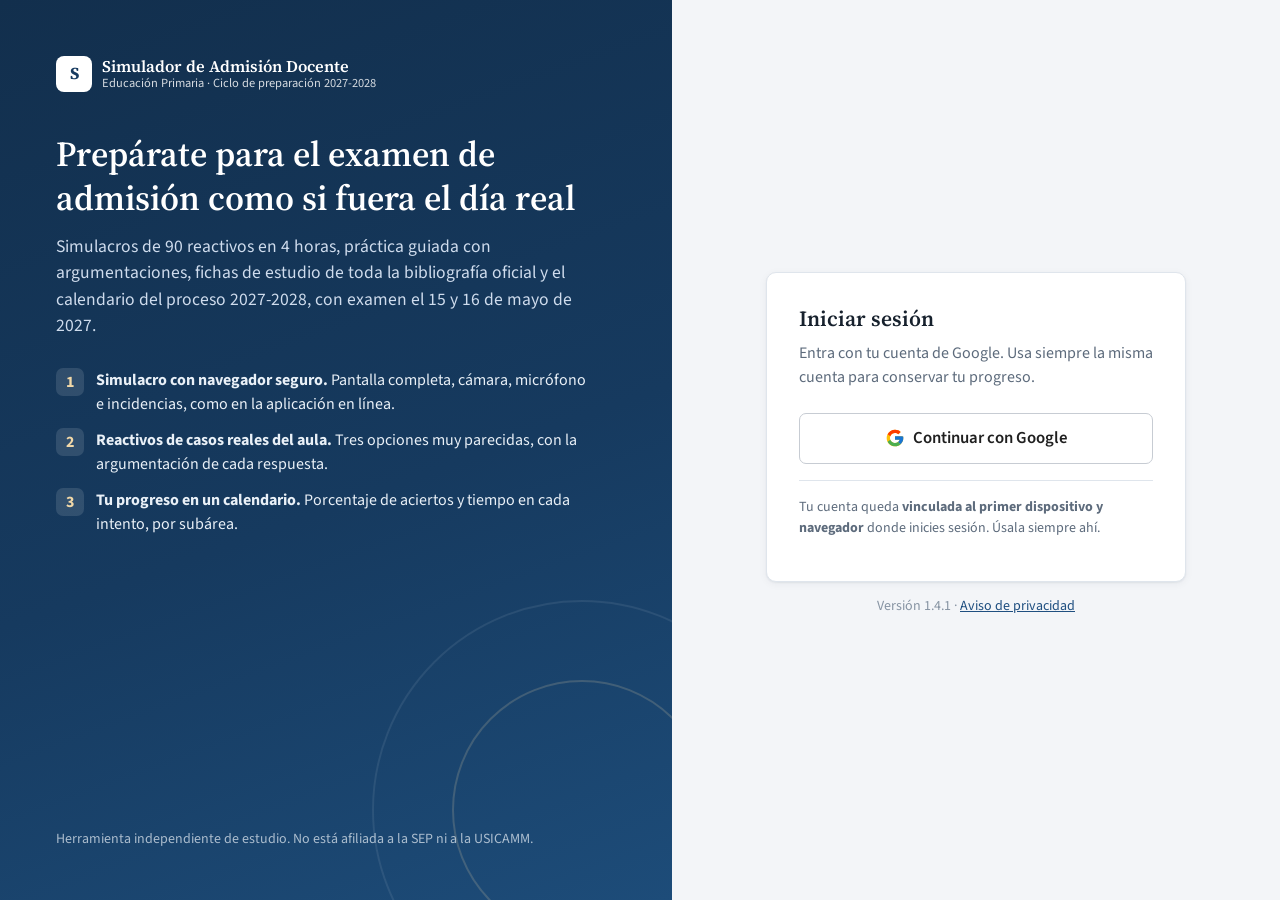
==== commit d2341fc2: "Corrige «Liberar dispositivo» en Administración → Equipos (1.4.1) Los botones «Liberar dispositivo» " ====
--- a/index.html
+++ b/index.html
@@ -12,13 +12,13 @@
 <link rel="preconnect" href="https://fonts.googleapis.com">
 <link rel="preconnect" href="https://fonts.gstatic.com" crossorigin>
 <link href="https://fonts.googleapis.com/css2?family=Source+Sans+3:wght@400;500;600;700;800&family=Source+Serif+4:opsz,wght@8..60,500;8..60,600;8..60,700&display=swap" rel="stylesheet">
-<link rel="stylesheet" href="assets/css/app.css?v=1.4.0">
+<link rel="stylesheet" href="assets/css/app.css?v=1.4.1">
 </head>
 <body>
 <noscript><div style="padding:24px;font-family:sans-serif">Este simulador necesita JavaScript activado.</div></noscript>
 <div id="app"><div class="loading"><div><div class="spinner"></div>Cargando el simulador…</div></div></div>
 <div class="toasts" id="toasts" aria-live="polite"></div>
 <script src="assets/vendor/supabase.js?v=2.119.0"></script>
-<script type="module" src="assets/js/app.js?v=1.4.0"></script>
+<script type="module" src="assets/js/app.js?v=1.4.1"></script>
 </body>
 </html>
